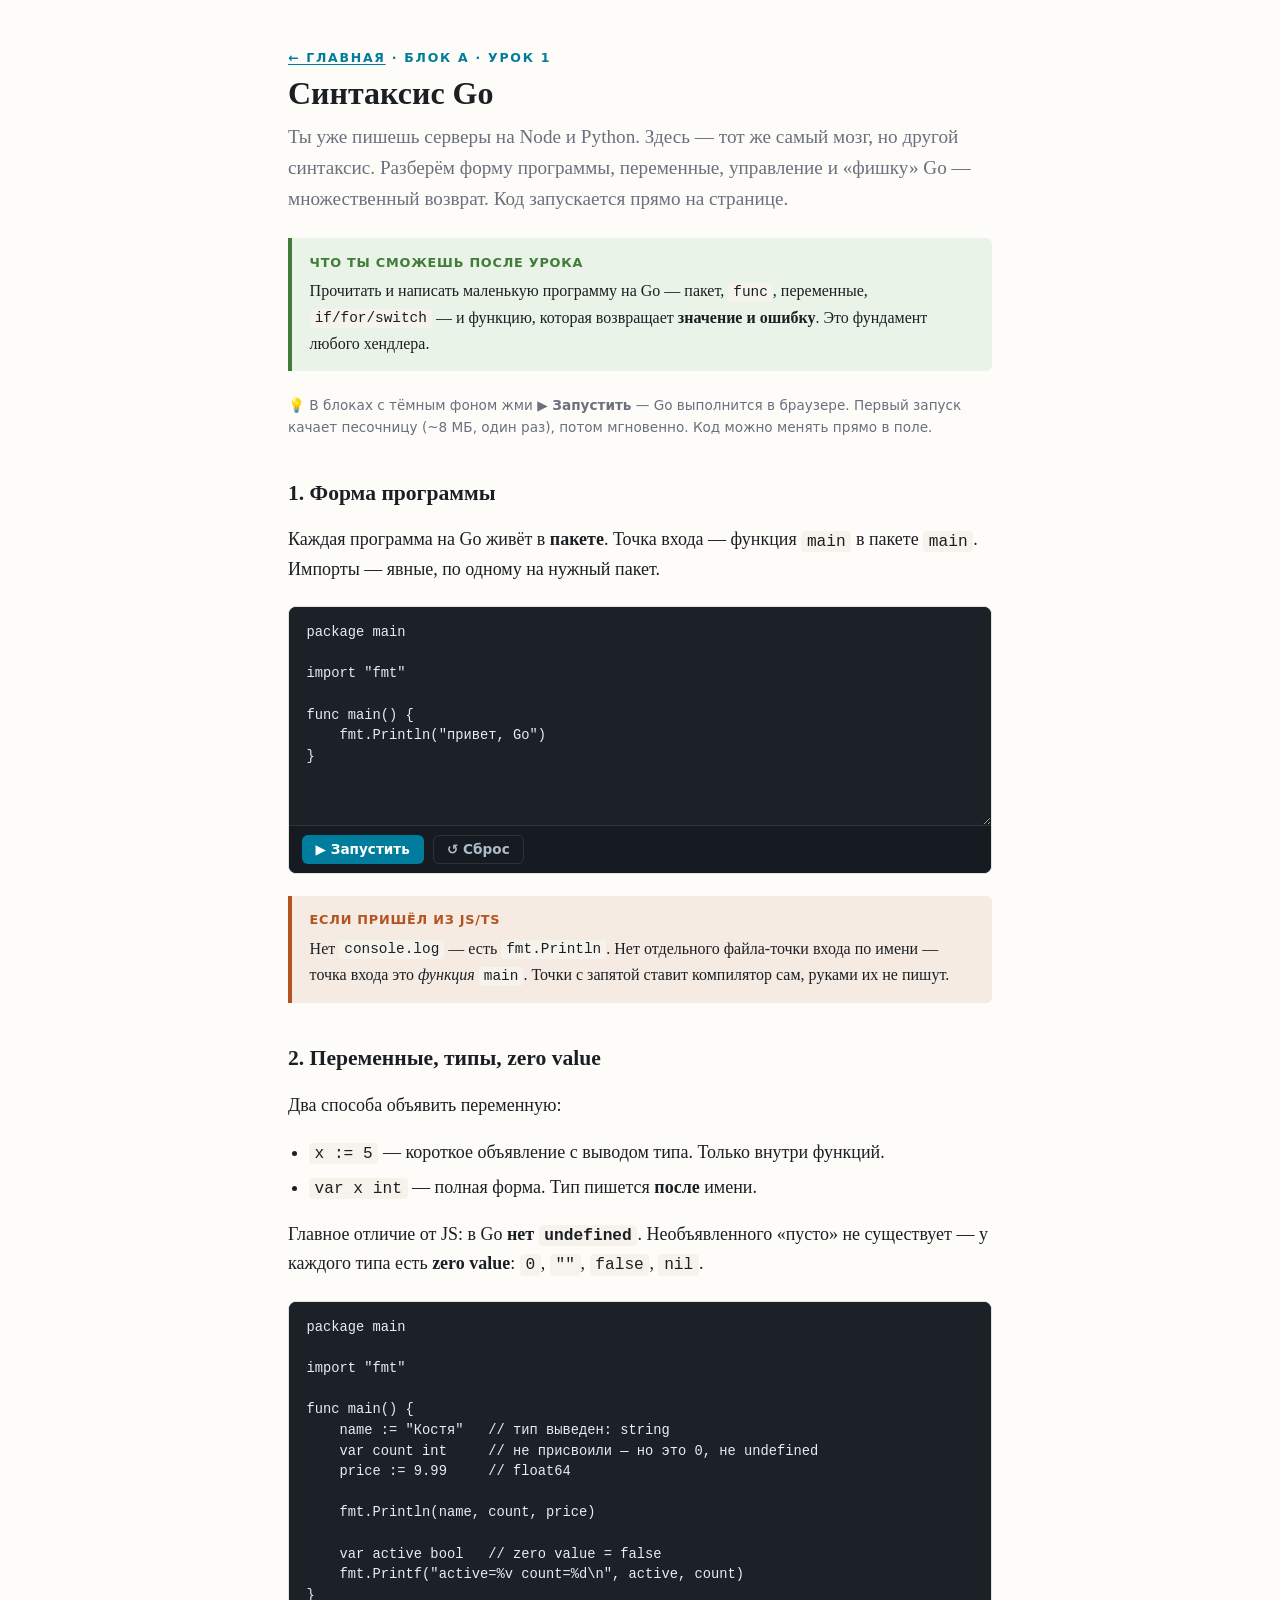
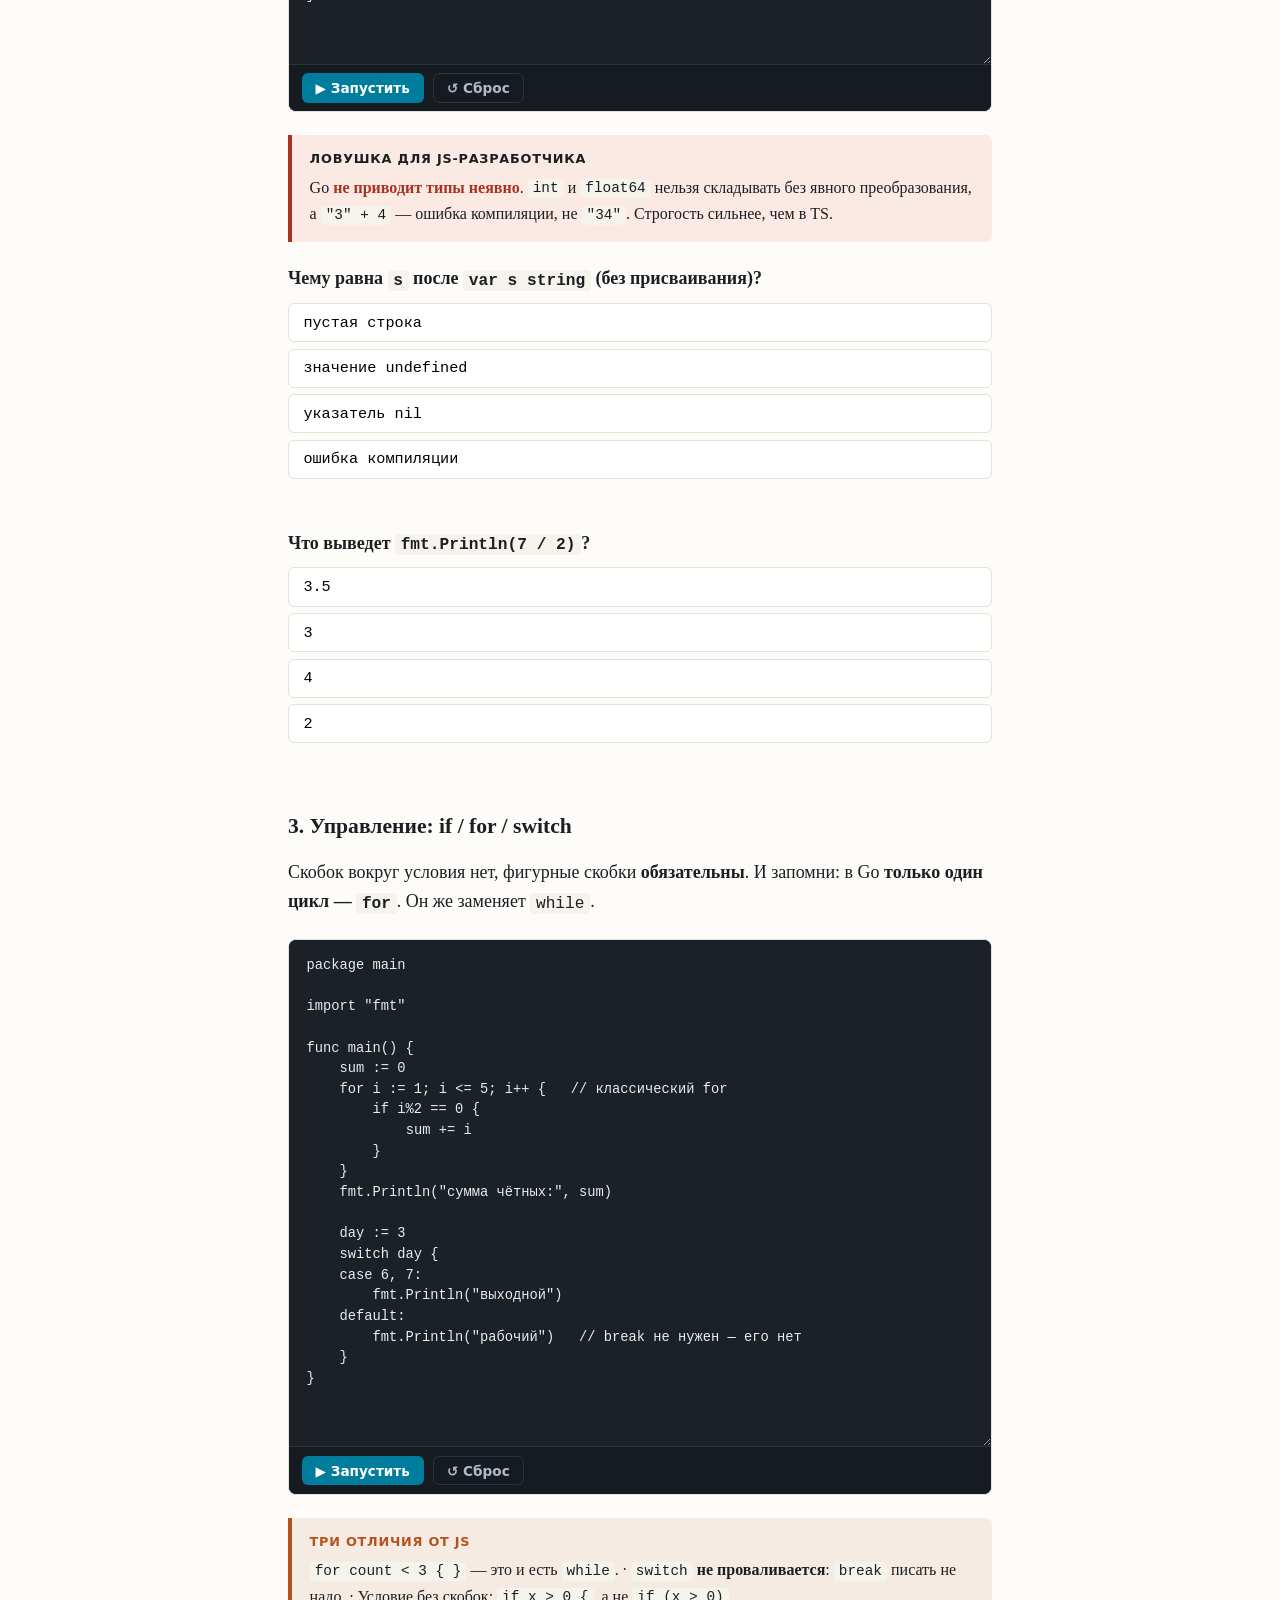
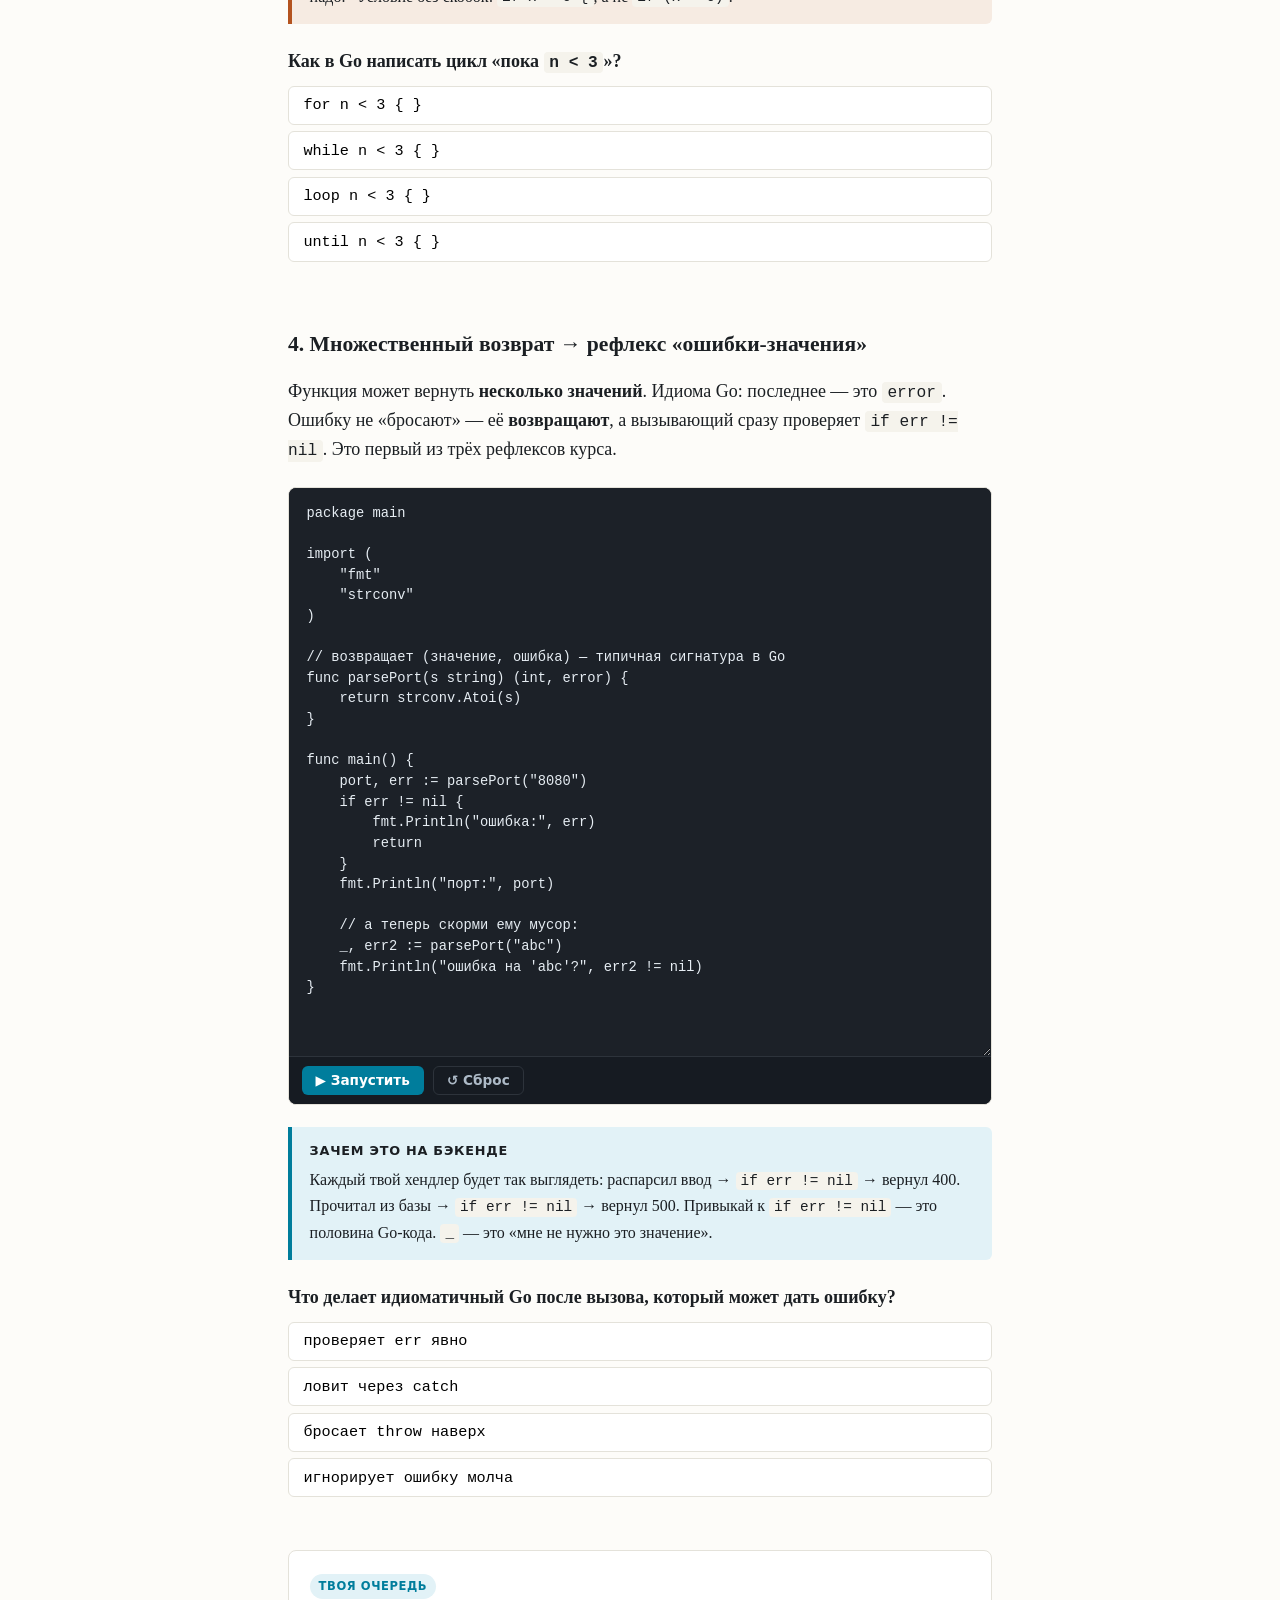
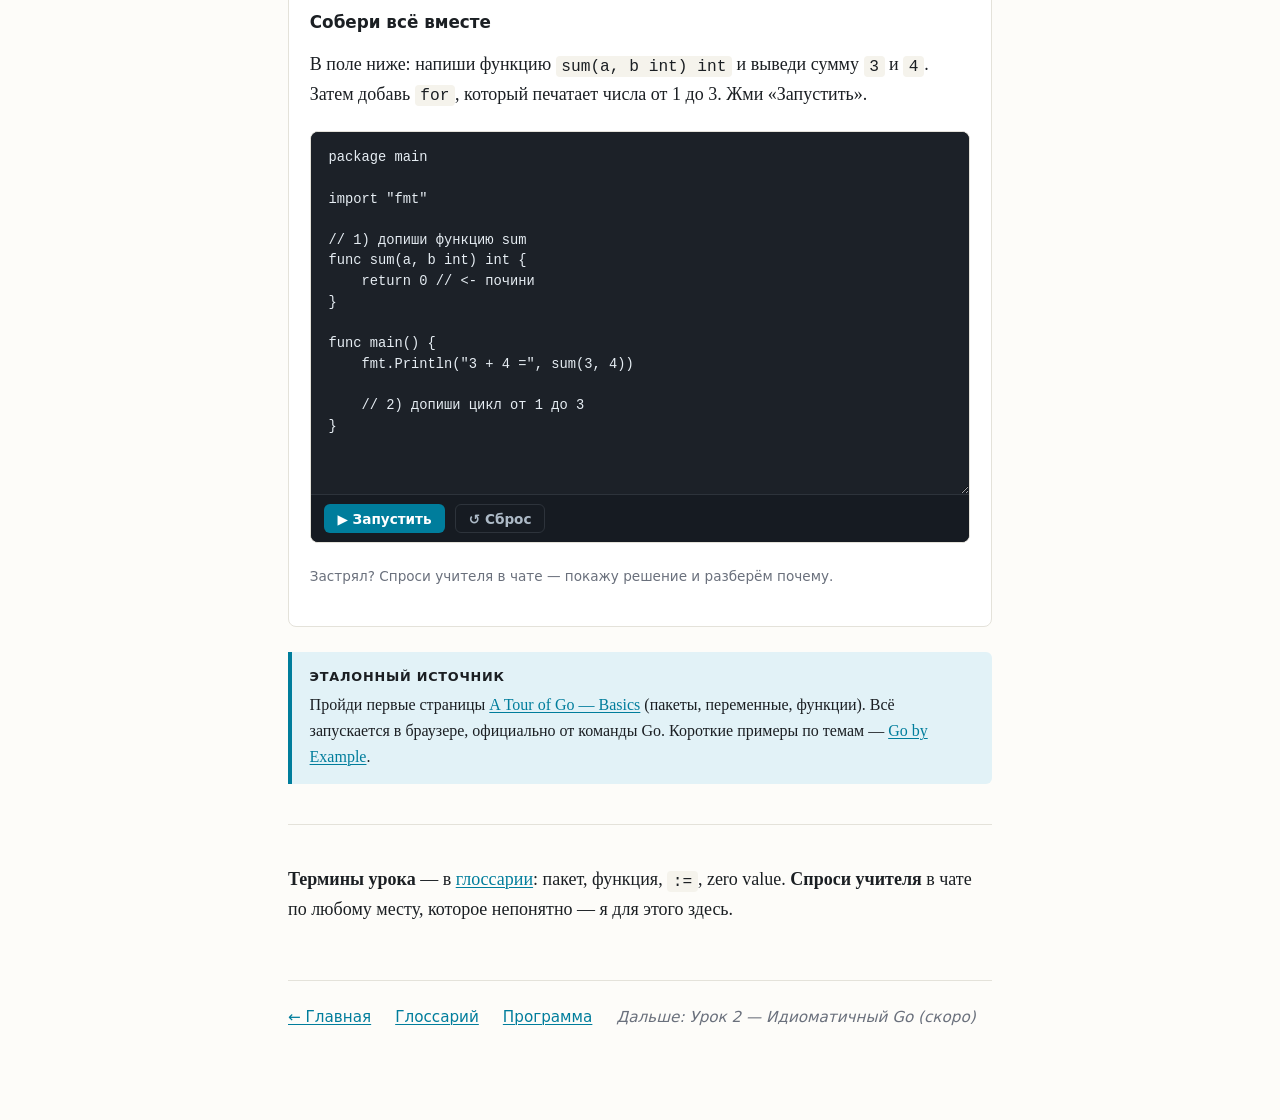
==== lessons/0001-go-syntax.html @ 1a044d23 "Rebuild course: general Go curriculum (syntax→production) with runnable Go sandbox Replace the billb" ====
<!doctype html>
<html lang="ru">
<head>
<meta charset="utf-8">
<meta name="viewport" content="width=device-width, initial-scale=1">
<title>Урок 1 · Синтаксис Go</title>
<link rel="stylesheet" href="../assets/styles.css">
</head>
<body>
<header>
  <p class="kicker"><a href="../index.html">← Главная</a> · Блок A · Урок 1</p>
  <h1>Синтаксис Go</h1>
  <p class="lede">Ты уже пишешь серверы на Node и Python. Здесь — тот же самый мозг, но
  другой синтаксис. Разберём форму программы, переменные, управление и «фишку» Go —
  множественный возврат. Код запускается прямо на странице.</p>
</header>

<main>
  <div class="win">
    <span class="callout-title">Что ты сможешь после урока</span>
    Прочитать и написать маленькую программу на Go — пакет, <code>func</code>,
    переменные, <code>if/for/switch</code> — и функцию, которая возвращает
    <strong>значение и ошибку</strong>. Это фундамент любого хендлера.
  </div>

  <p class="hint">💡 В блоках с тёмным фоном жми <strong>▶ Запустить</strong> — Go
  выполнится в браузере. Первый запуск качает песочницу (~8 МБ, один раз), потом мгновенно.
  Код можно менять прямо в поле.</p>

  <h2>1. Форма программы</h2>
  <p>Каждая программа на Go живёт в <strong>пакете</strong>. Точка входа — функция
  <code>main</code> в пакете <code>main</code>. Импорты — явные, по одному на нужный пакет.</p>

  <div class="sandbox">
<textarea spellcheck="false">
package main

import "fmt"

func main() {
    fmt.Println("привет, Go")
}
</textarea>
  </div>

  <div class="js">
    <span class="callout-title">Если пришёл из JS/TS</span>
    Нет <code>console.log</code> — есть <code>fmt.Println</code>. Нет отдельного файла-точки
    входа по имени — точка входа это <em>функция</em> <code>main</code>. Точки с запятой
    ставит компилятор сам, руками их не пишут.
  </div>

  <h2>2. Переменные, типы, zero value</h2>
  <p>Два способа объявить переменную:</p>
  <ul>
    <li><code>x := 5</code> — короткое объявление с выводом типа. Только внутри функций.</li>
    <li><code>var x int</code> — полная форма. Тип пишется <strong>после</strong> имени.</li>
  </ul>
  <p>Главное отличие от JS: в Go <strong>нет <code>undefined</code></strong>. Необъявленного
  «пусто» не существует — у каждого типа есть <strong>zero value</strong>: <code>0</code>,
  <code>""</code>, <code>false</code>, <code>nil</code>.</p>

  <div class="sandbox">
<textarea spellcheck="false">
package main

import "fmt"

func main() {
    name := "Костя"   // тип выведен: string
    var count int     // не присвоили — но это 0, не undefined
    price := 9.99     // float64

    fmt.Println(name, count, price)

    var active bool   // zero value = false
    fmt.Printf("active=%v count=%d\n", active, count)
}
</textarea>
  </div>

  <div class="warn">
    <span class="callout-title">Ловушка для JS-разработчика</span>
    Go <strong>не приводит типы неявно</strong>. <code>int</code> и <code>float64</code> нельзя
    складывать без явного преобразования, а <code>"3" + 4</code> — ошибка компиляции, не
    <code>"34"</code>. Строгость сильнее, чем в TS.
  </div>

  <div class="quiz" data-answer="0">
    <p class="q">Чему равна <code>s</code> после <code>var s string</code> (без присваивания)?</p>
    <button>пустая строка</button>
    <button>значение undefined</button>
    <button>указатель nil</button>
    <button>ошибка компиляции</button>
    <p class="fb" data-ok="Да — zero value для string это &quot;&quot;." data-no="Нет: у string zero value = пустая строка &quot;&quot;, undefined в Go нет."></p>
  </div>

  <div class="quiz" data-answer="1">
    <p class="q">Что выведет <code>fmt.Println(7 / 2)</code>?</p>
    <button>3.5</button>
    <button>3</button>
    <button>4</button>
    <button>2</button>
    <p class="fb" data-ok="Да — деление двух int даёт int, дробная часть отбрасывается." data-no="Нет: 7 и 2 — это int, деление int/int = int → 3 (не 3.5)."></p>
  </div>

  <h2>3. Управление: if / for / switch</h2>
  <p>Скобок вокруг условия нет, фигурные скобки <strong>обязательны</strong>. И запомни:
  в Go <strong>только один цикл — <code>for</code></strong>. Он же заменяет <code>while</code>.</p>

  <div class="sandbox">
<textarea spellcheck="false">
package main

import "fmt"

func main() {
    sum := 0
    for i := 1; i <= 5; i++ {   // классический for
        if i%2 == 0 {
            sum += i
        }
    }
    fmt.Println("сумма чётных:", sum)

    day := 3
    switch day {
    case 6, 7:
        fmt.Println("выходной")
    default:
        fmt.Println("рабочий")   // break не нужен — его нет
    }
}
</textarea>
  </div>

  <div class="js">
    <span class="callout-title">Три отличия от JS</span>
    <code>for count &lt; 3 { }</code> — это и есть <code>while</code>. · <code>switch</code>
    <strong>не проваливается</strong>: <code>break</code> писать не надо. · Условие без
    скобок: <code>if x &gt; 0 {</code>, а не <code>if (x &gt; 0)</code>.
  </div>

  <div class="quiz" data-answer="0">
    <p class="q">Как в Go написать цикл «пока <code>n &lt; 3</code>»?</p>
    <button>for n &lt; 3 { }</button>
    <button>while n &lt; 3 { }</button>
    <button>loop n &lt; 3 { }</button>
    <button>until n &lt; 3 { }</button>
    <p class="fb" data-ok="Да — for с одним условием работает как while." data-no="Нет: в Go нет while/loop/until. Единственный цикл — for."></p>
  </div>

  <h2>4. Множественный возврат → рефлекс «ошибки-значения»</h2>
  <p>Функция может вернуть <strong>несколько значений</strong>. Идиома Go: последнее —
  это <code>error</code>. Ошибку не «бросают» — её <strong>возвращают</strong>, а вызывающий
  сразу проверяет <code>if err != nil</code>. Это первый из трёх рефлексов курса.</p>

  <div class="sandbox">
<textarea spellcheck="false">
package main

import (
    "fmt"
    "strconv"
)

// возвращает (значение, ошибка) — типичная сигнатура в Go
func parsePort(s string) (int, error) {
    return strconv.Atoi(s)
}

func main() {
    port, err := parsePort("8080")
    if err != nil {
        fmt.Println("ошибка:", err)
        return
    }
    fmt.Println("порт:", port)

    // а теперь скорми ему мусор:
    _, err2 := parsePort("abc")
    fmt.Println("ошибка на 'abc'?", err2 != nil)
}
</textarea>
  </div>

  <div class="note">
    <span class="callout-title">Зачем это на бэкенде</span>
    Каждый твой хендлер будет так выглядеть: распарсил ввод → <code>if err != nil</code> →
    вернул 400. Прочитал из базы → <code>if err != nil</code> → вернул 500. Привыкай к
    <code>if err != nil</code> — это половина Go-кода. <code>_</code> — это «мне не нужно
    это значение».
  </div>

  <div class="quiz" data-answer="0">
    <p class="q">Что делает идиоматичный Go после вызова, который может дать ошибку?</p>
    <button>проверяет err явно</button>
    <button>ловит через catch</button>
    <button>бросает throw наверх</button>
    <button>игнорирует ошибку молча</button>
    <p class="fb" data-ok="Да — if err != nil сразу после вызова. Никаких try/catch." data-no="Нет: в Go нет try/catch/throw. Ошибку возвращают и проверяют if err != nil."></p>
  </div>

  <div class="task">
    <span class="badge">Твоя очередь</span>
    <h3>Собери всё вместе</h3>
    <p>В поле ниже: напиши функцию <code>sum(a, b int) int</code> и выведи сумму
    <code>3</code> и <code>4</code>. Затем добавь <code>for</code>, который печатает числа
    от 1 до 3. Жми «Запустить».</p>
    <div class="sandbox">
<textarea spellcheck="false">
package main

import "fmt"

// 1) допиши функцию sum
func sum(a, b int) int {
    return 0 // <- почини
}

func main() {
    fmt.Println("3 + 4 =", sum(3, 4))

    // 2) допиши цикл от 1 до 3
}
</textarea>
    </div>
    <p class="hint">Застрял? Спроси учителя в чате — покажу решение и разберём почему.</p>
  </div>

  <div class="note">
    <span class="callout-title">Эталонный источник</span>
    Пройди первые страницы <a href="https://go.dev/tour/basics/1">A Tour of Go — Basics</a>
    (пакеты, переменные, функции). Всё запускается в браузере, официально от команды Go.
    Короткие примеры по темам — <a href="https://gobyexample.com/">Go by Example</a>.
  </div>

  <hr>
  <p><strong>Термины урока</strong> — в <a href="../reference/glossary.html">глоссарии</a>:
  пакет, функция, <code>:=</code>, zero value. <strong>Спроси учителя</strong> в чате по
  любому месту, которое непонятно — я для этого здесь.</p>
</main>

<footer>
  <a href="../index.html">← Главная</a>
  <a href="../reference/glossary.html">Глоссарий</a>
  <a href="../reference/syllabus.html">Программа</a>
  <span class="uk">Дальше: Урок 2 — Идиоматичный Go (скоро)</span>
</footer>

<script src="../assets/quiz.js"></script>
<script src="../assets/sandbox.js"></script>
</body>
</html>
---- assets/styles.css ----
/* Shared stylesheet for the Go course.
   Every lesson and reference doc links this file so the course looks like one thing.
   Clean, readable, Go-flavoured (cyan accent). Code blocks are first-class. */

:root {
  --paper: #fdfcf9;
  --ink: #1b1f23;
  --muted: #6a707c;
  --rule: #e4e2da;
  --accent: #007d9c;      /* Go cyan, darkened for contrast */
  --accent-soft: #e2f2f7;
  --js: #b4531f;          /* "coming from JS/TS" colour */
  --js-soft: #f6ebe2;
  --green: #3f7d38;
  --green-soft: #eaf3e8;
  --warn: #a8331f;
  --warn-soft: #fbe9e4;
  --code-bg: #f5f3ec;
  --maxw: 44rem;
}

* { box-sizing: border-box; }
html { -webkit-text-size-adjust: 100%; }

body {
  margin: 0;
  padding: 3rem 1.5rem 6rem;
  background: var(--paper);
  color: var(--ink);
  font-family: "Iowan Old Style", "Palatino Linotype", Palatino, Georgia, serif;
  font-size: 1.125rem;
  line-height: 1.62;
}

main, header, footer { max-width: var(--maxw); margin-inline: auto; }

/* ---- Header / kicker ---- */
.kicker {
  font-family: -apple-system, system-ui, sans-serif;
  font-size: 0.78rem;
  letter-spacing: 0.14em;
  text-transform: uppercase;
  color: var(--accent);
  font-weight: 600;
  margin: 0 0 0.4rem;
}
h1 { font-size: 2rem; line-height: 1.15; margin: 0 0 0.6rem; font-weight: 700; }
h2 { font-size: 1.35rem; margin: 2.4rem 0 0.6rem; font-weight: 700; }
h3 { font-size: 1.05rem; margin: 1.6rem 0 0.4rem; font-family: system-ui, sans-serif; }
.lede { font-size: 1.2rem; color: var(--muted); margin: 0 0 1.5rem; }

hr { border: none; border-top: 1px solid var(--rule); margin: 2.5rem 0; }

a { color: var(--accent); text-decoration-thickness: 1px; text-underline-offset: 2px; }

p { margin: 0.9rem 0; }

/* ---- Callouts ---- */
.note, .js, .win, .warn {
  border-left: 4px solid var(--rule);
  background: #fff;
  padding: 0.9rem 1.1rem;
  margin: 1.4rem 0;
  border-radius: 0 6px 6px 0;
  font-size: 1rem;
}
.note { border-left-color: var(--accent); background: var(--accent-soft); }
.js   { border-left-color: var(--js);     background: var(--js-soft); }
.win  { border-left-color: var(--green);  background: var(--green-soft); }
.warn { border-left-color: var(--warn);   background: var(--warn-soft); }
.warn strong { color: var(--warn); }
.callout-title {
  font-family: system-ui, sans-serif;
  font-weight: 700; font-size: 0.8rem; letter-spacing: 0.06em;
  text-transform: uppercase; display: block; margin-bottom: 0.3rem;
}
.js .callout-title  { color: var(--js); }
.win .callout-title { color: var(--green); }

/* ---- Code ---- */
code, kbd {
  font-family: ui-monospace, "SF Mono", Menlo, Consolas, monospace;
  font-size: 0.9em;
  background: var(--code-bg); padding: 0.1em 0.35em; border-radius: 4px;
}
pre {
  background: #1c2128;
  color: #e6edf3;
  padding: 1rem 1.1rem;
  border-radius: 8px;
  overflow-x: auto;
  font-size: 0.86rem;
  line-height: 1.5;
  margin: 1.2rem 0;
}
pre code { background: none; padding: 0; font-size: inherit; color: inherit; }
/* tiny syntax tint for hand-marked spans */
pre .kw  { color: #ff7b72; }   /* keyword */
pre .fn  { color: #d2a8ff; }   /* func / type name */
pre .str { color: #a5d6ff; }   /* string */
pre .cm  { color: #8b949e; font-style: italic; }  /* comment */
pre .hi  { background: rgba(0,157,180,0.22); border-radius: 3px; }  /* highlight */
.filetag {
  font-family: ui-monospace, monospace;
  font-size: 0.75rem; color: var(--muted);
  display: block; margin: 1.2rem 0 -0.6rem;
}

/* ---- Task box ---- */
.task {
  border: 1px solid var(--rule);
  border-radius: 8px;
  padding: 1.2rem 1.3rem;
  margin: 1.6rem 0;
  background: #fff;
}
.task h3 { margin-top: 0; }
.badge {
  display: inline-block;
  font-family: system-ui, sans-serif;
  font-size: 0.72rem; font-weight: 700; letter-spacing: 0.05em;
  text-transform: uppercase;
  padding: 0.2rem 0.55rem; border-radius: 999px;
  background: var(--accent-soft); color: var(--accent);
  margin-bottom: 0.6rem;
}
ol, ul { padding-left: 1.3rem; }
li { margin: 0.35rem 0; }

/* ---- Quiz widget ---- */
.quiz { margin: 1.4rem 0; }
.quiz .q { font-weight: 700; margin-bottom: 0.6rem; }
.quiz button {
  display: block; width: 100%; text-align: left;
  font-family: ui-monospace, Menlo, monospace; font-size: 0.95rem;
  padding: 0.6rem 0.9rem; margin: 0.4rem 0;
  border: 1px solid var(--rule); border-radius: 6px;
  background: #fff; cursor: pointer; transition: background .15s;
}
.quiz button:hover { background: var(--accent-soft); }
.quiz button.correct { border-color: var(--green); background: var(--green-soft); }
.quiz button.wrong { border-color: var(--warn); background: var(--warn-soft); }
.quiz .fb { font-size: 0.95rem; color: var(--muted); margin-top: 0.5rem; min-height: 1.2rem; font-family: system-ui, sans-serif; }

/* ---- Runnable Go sandbox ---- */
.sandbox {
  margin: 1.4rem 0;
  border: 1px solid var(--rule);
  border-radius: 8px;
  overflow: hidden;
  background: #1c2128;
}
.sandbox textarea {
  display: block; width: 100%; border: 0; resize: vertical;
  background: #1c2128; color: #e6edf3;
  font-family: ui-monospace, "SF Mono", Menlo, Consolas, monospace;
  font-size: 0.86rem; line-height: 1.5;
  padding: 1rem 1.1rem; tab-size: 2;
}
.sandbox textarea:focus { outline: 2px solid var(--accent); outline-offset: -2px; }
.sandbox-bar {
  display: flex; align-items: center; gap: 0.6rem;
  padding: 0.55rem 0.8rem; background: #161b22; border-top: 1px solid #2d333b;
  font-family: system-ui, sans-serif;
}
.sandbox-bar button {
  font-family: system-ui, sans-serif; font-size: 0.85rem; font-weight: 600;
  padding: 0.35rem 0.8rem; border-radius: 6px; cursor: pointer;
  border: 1px solid transparent;
}
.sandbox-bar .run { background: var(--accent); color: #fff; }
.sandbox-bar .run:hover { background: #00647d; }
.sandbox-bar .run:disabled { opacity: 0.6; cursor: default; }
.sandbox-bar .reset { background: transparent; color: #adbac7; border-color: #2d333b; }
.sandbox-bar .reset:hover { background: #22272e; }
.sandbox-bar .status { color: #8b949e; font-size: 0.8rem; margin-left: auto; }
.sandbox-out {
  margin: 0; border-radius: 0; border-top: 1px solid #2d333b;
  background: #0d1117; color: #ade6c0; font-size: 0.84rem;
}
.sandbox-out:empty { display: none; }
.hint {
  font-family: system-ui, sans-serif; font-size: 0.85rem; color: var(--muted);
  margin: 0.4rem 0 1.2rem;
}

/* ---- Tables ---- */
table { border-collapse: collapse; width: 100%; margin: 1.2rem 0; font-size: 0.98rem; }
th, td { border: 1px solid var(--rule); padding: 0.5rem 0.7rem; text-align: left; vertical-align: top; }
th { background: #f2efe6; font-family: system-ui, sans-serif; font-size: 0.9rem; }
td code { font-size: 0.85em; }

/* ---- Footer nav ---- */
footer { margin-top: 3.5rem; padding-top: 1.5rem; border-top: 1px solid var(--rule);
  font-family: system-ui, sans-serif; font-size: 0.95rem; color: var(--muted); }
footer a { display: inline-block; margin-right: 1.2rem; }

.uk { color: var(--muted); font-style: italic; }  /* Ukrainian gloss */

@media print {
  body { background: #fff; font-size: 11pt; padding: 0; }
  pre { background: #f4f4f4; color: #111; border: 1px solid #ccc; }
  .task, .note, .js, .win, .warn { break-inside: avoid; }
  footer, .quiz button { break-inside: avoid; }
}
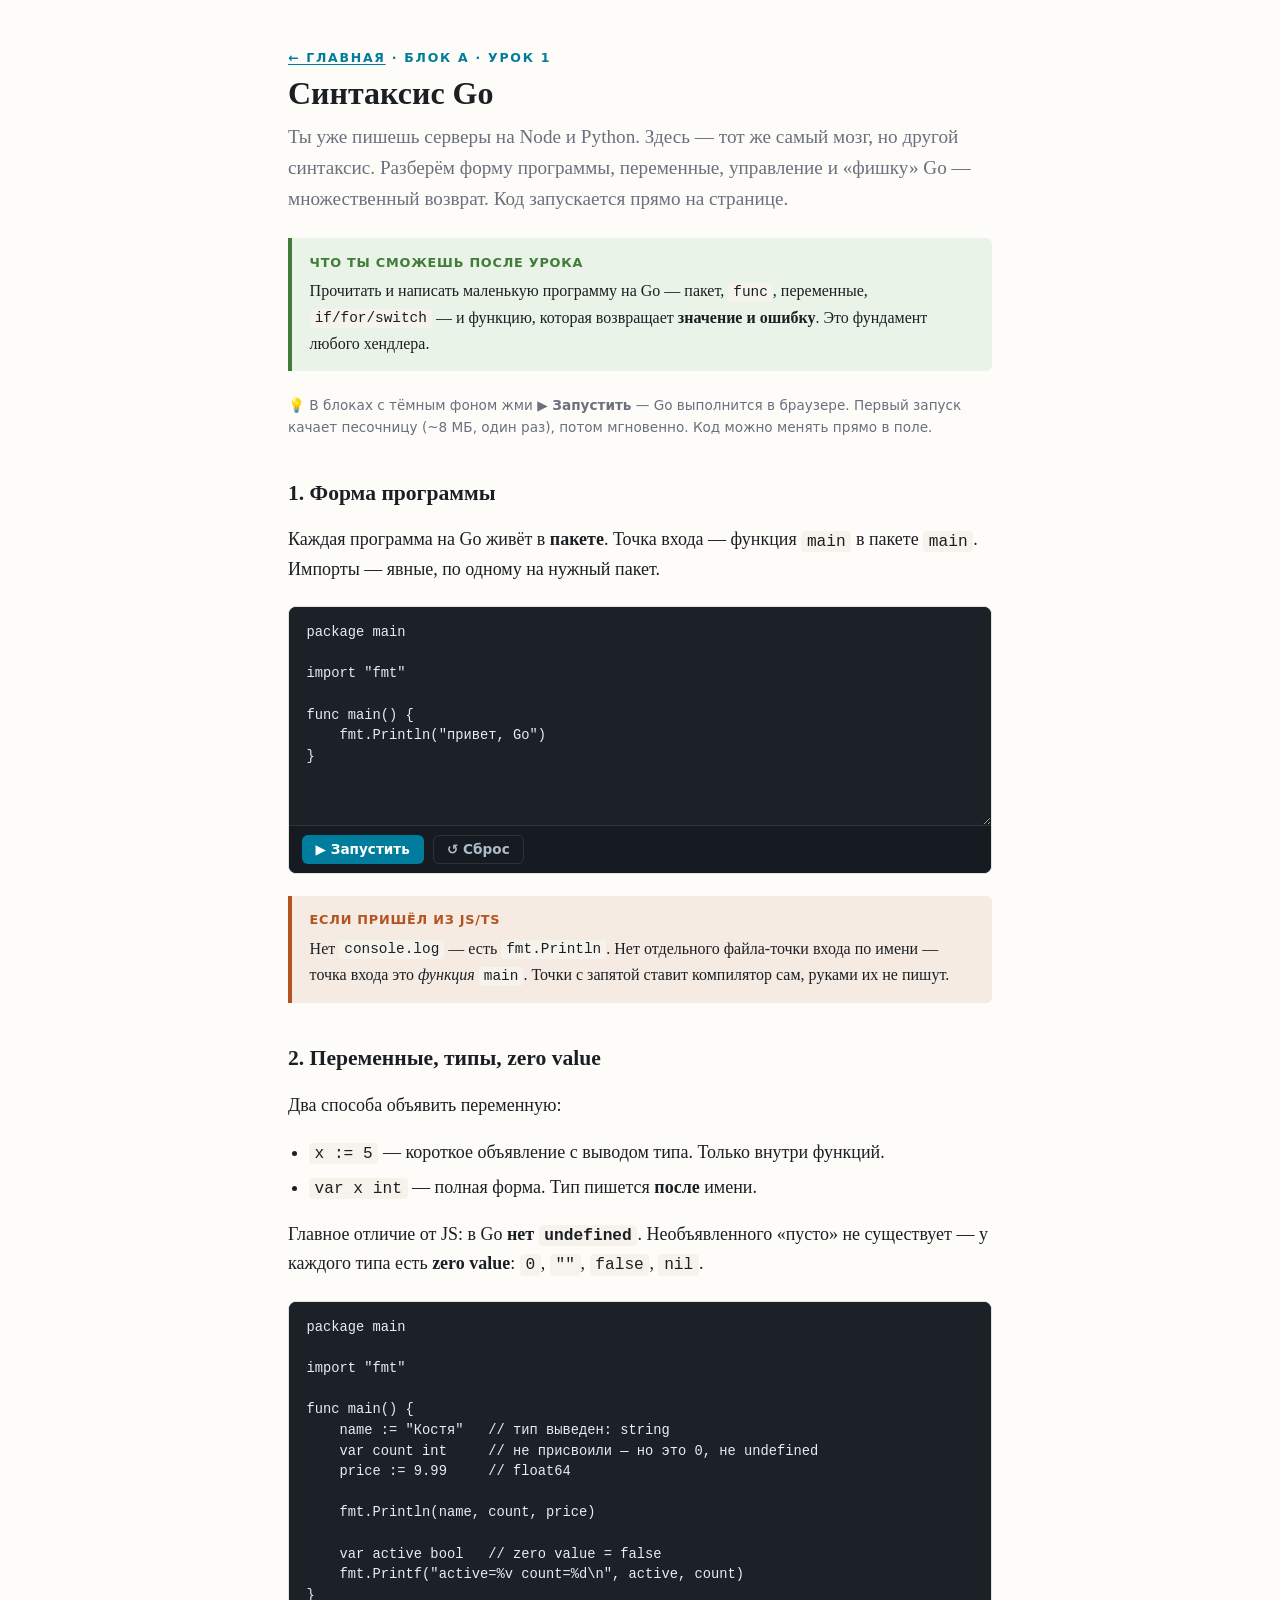
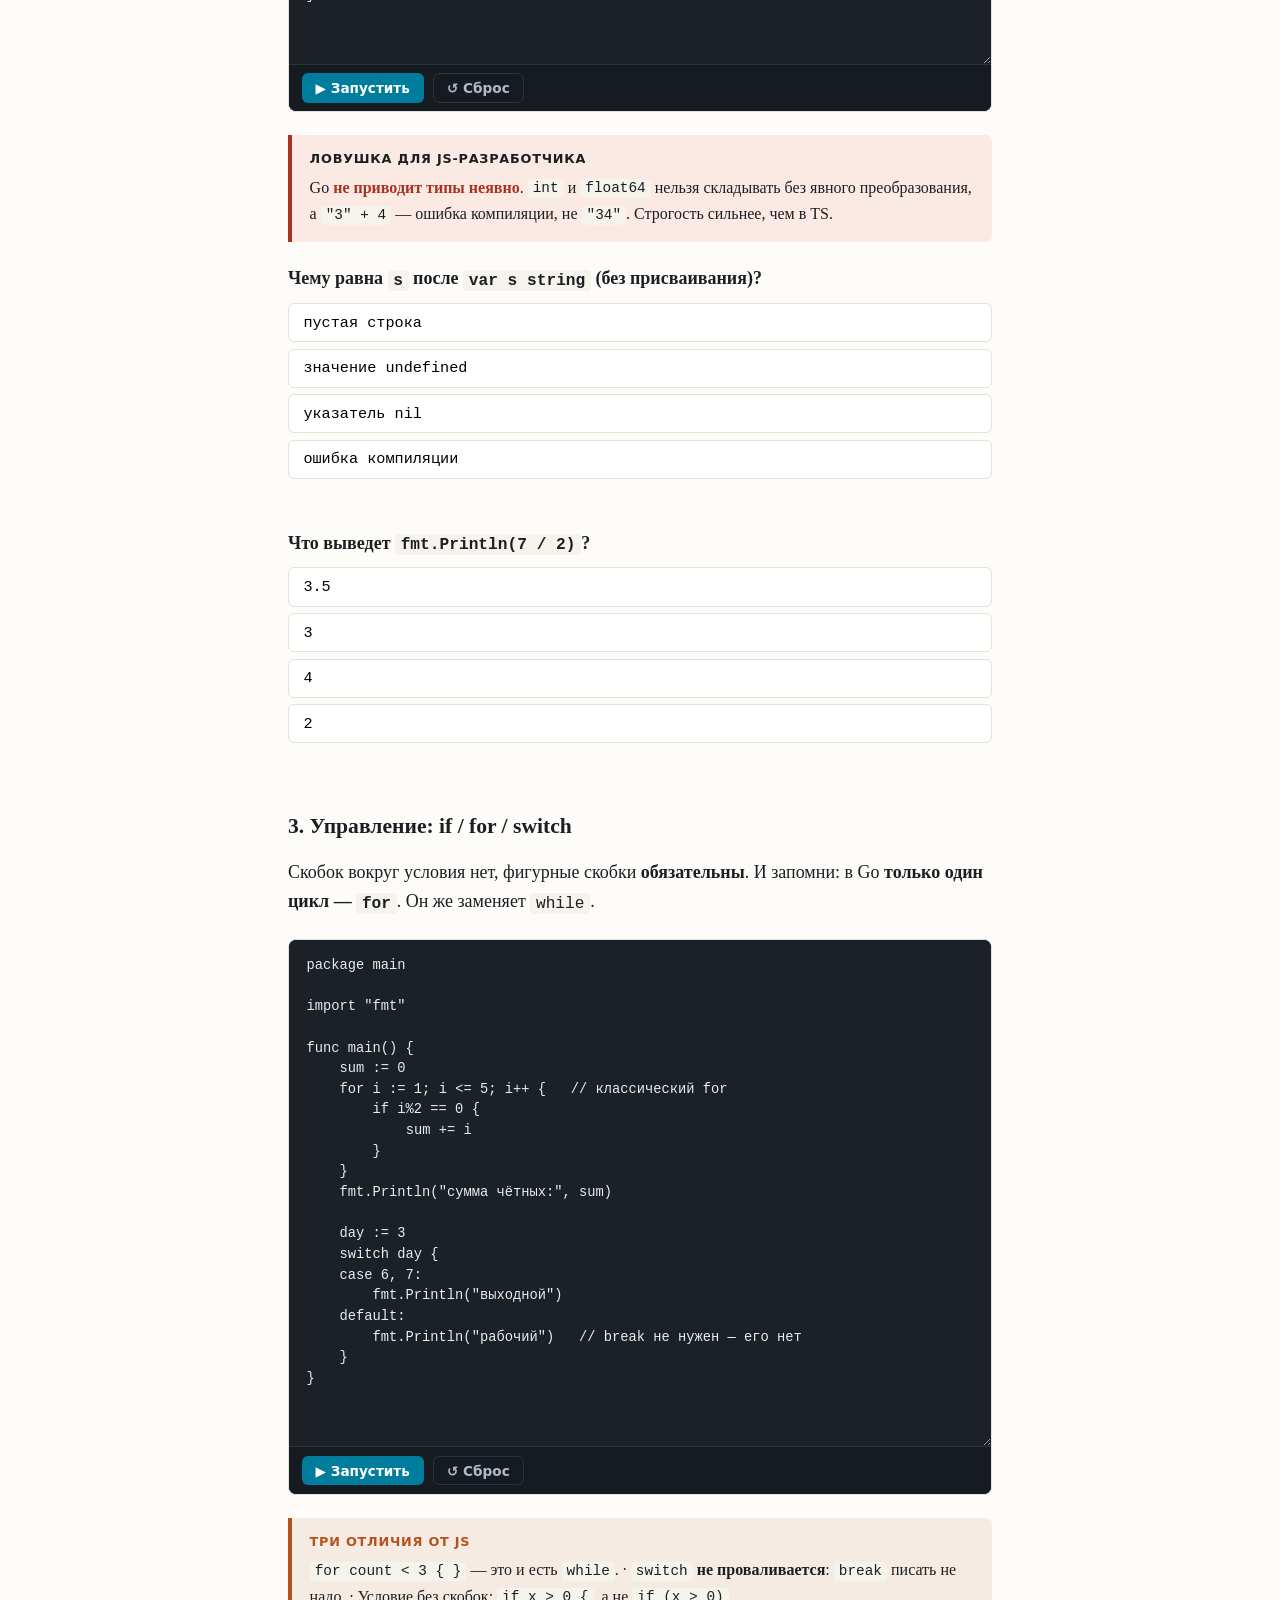
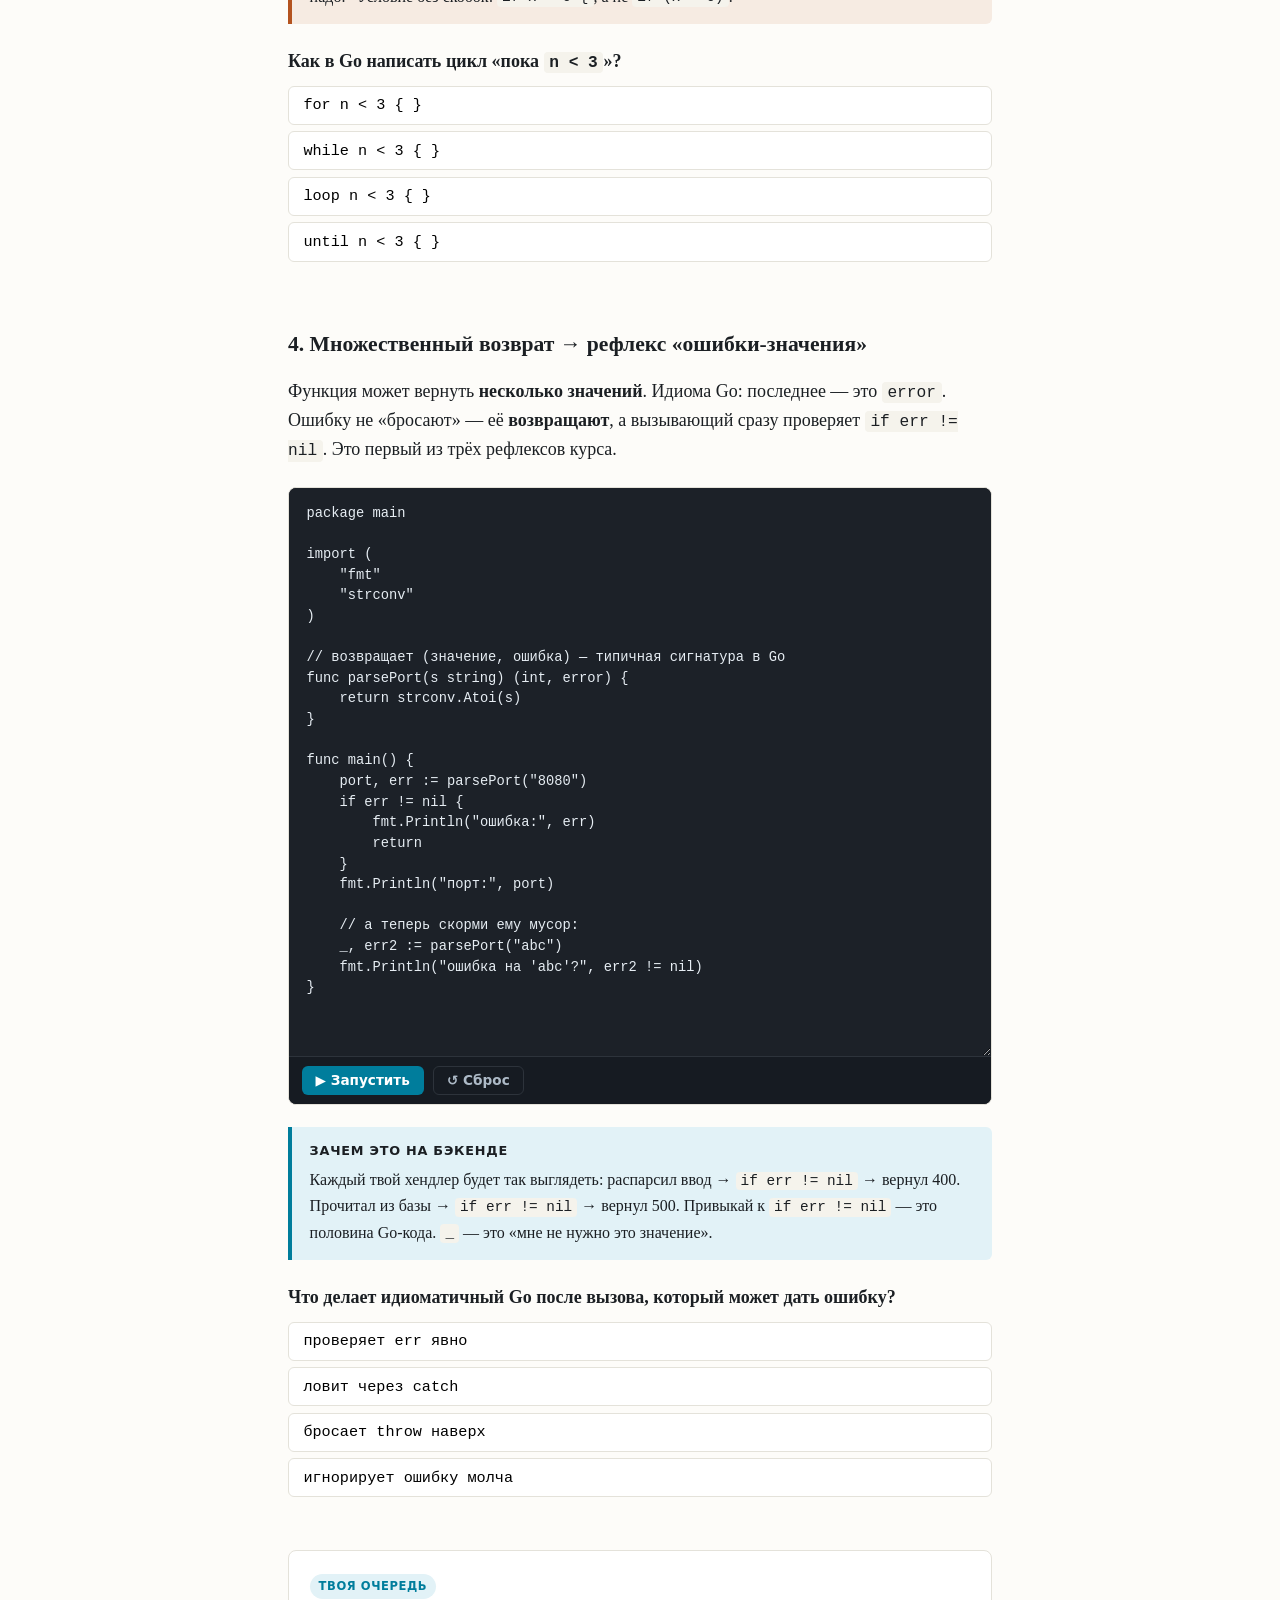
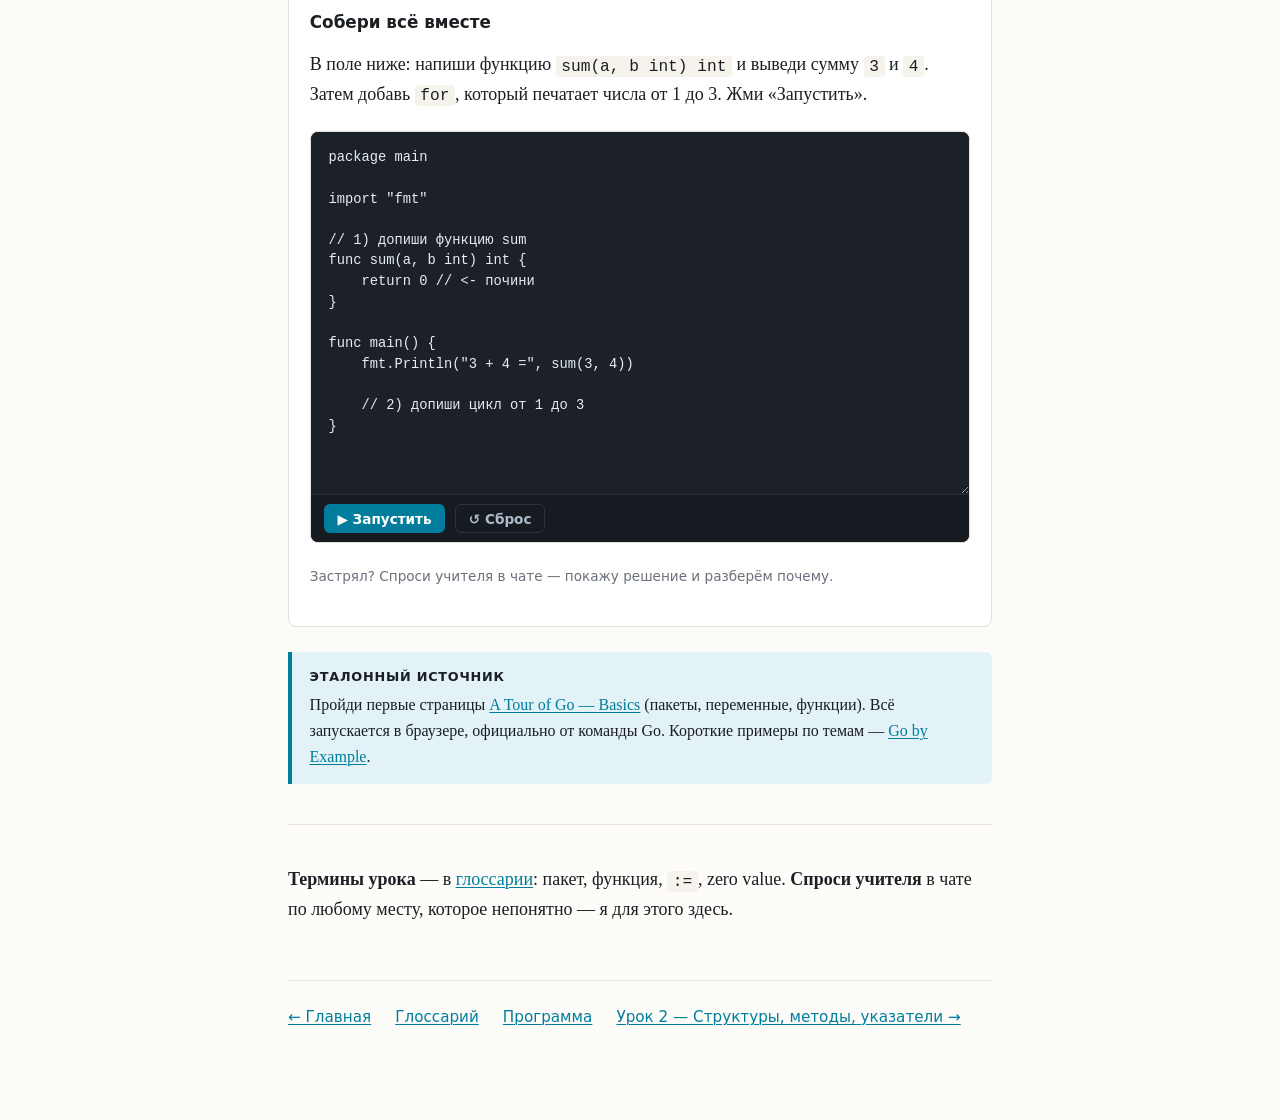
==== commit 5461cde9: "Add Lesson 2: structs, methods, pointer-vs-value; wire nav Co-Authored-By: Claude Opus 4.8 <noreply@" ====
--- a/lessons/0001-go-syntax.html
+++ b/lessons/0001-go-syntax.html
@@ -245,7 +245,7 @@
   <a href="../index.html">← Главная</a>
   <a href="../reference/glossary.html">Глоссарий</a>
   <a href="../reference/syllabus.html">Программа</a>
-  <span class="uk">Дальше: Урок 2 — Идиоматичный Go (скоро)</span>
+  <a href="0002-structs-methods.html">Урок 2 — Структуры, методы, указатели →</a>
 </footer>
 
 <script src="../assets/quiz.js"></script>
